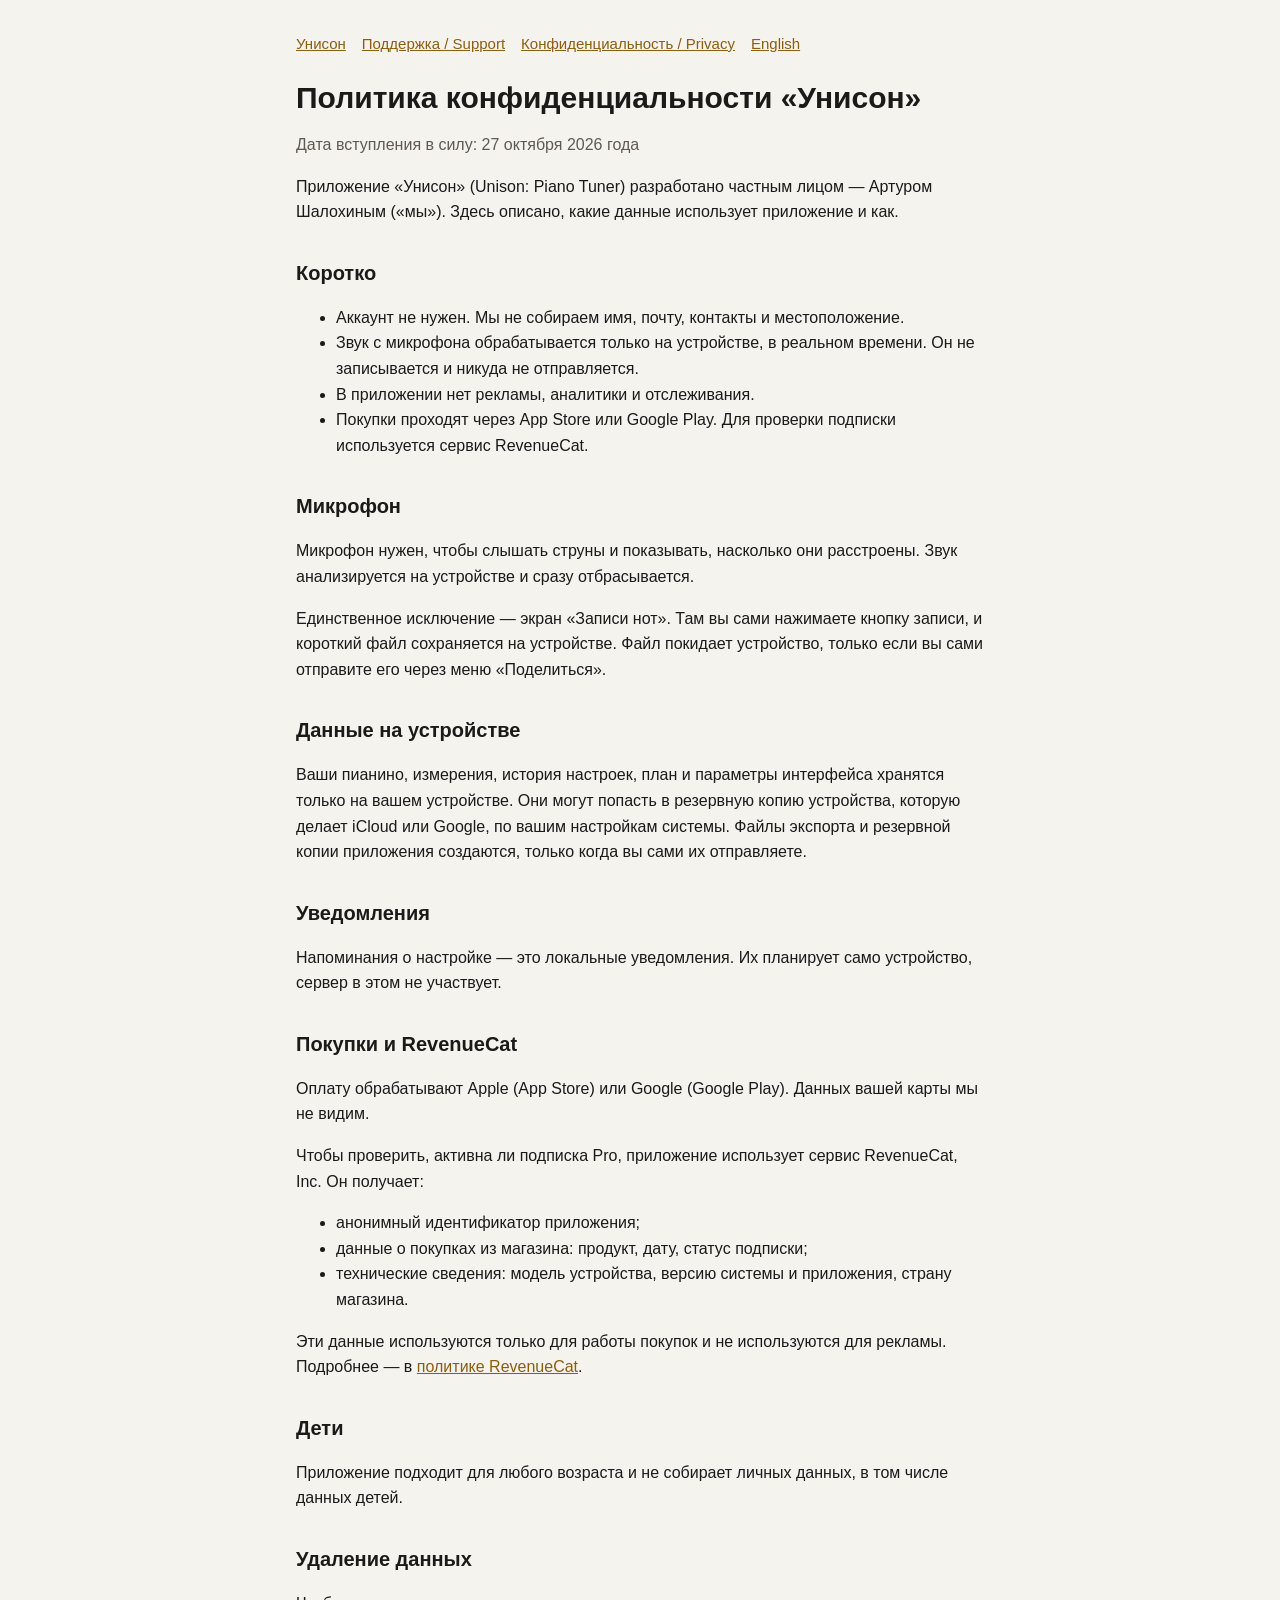
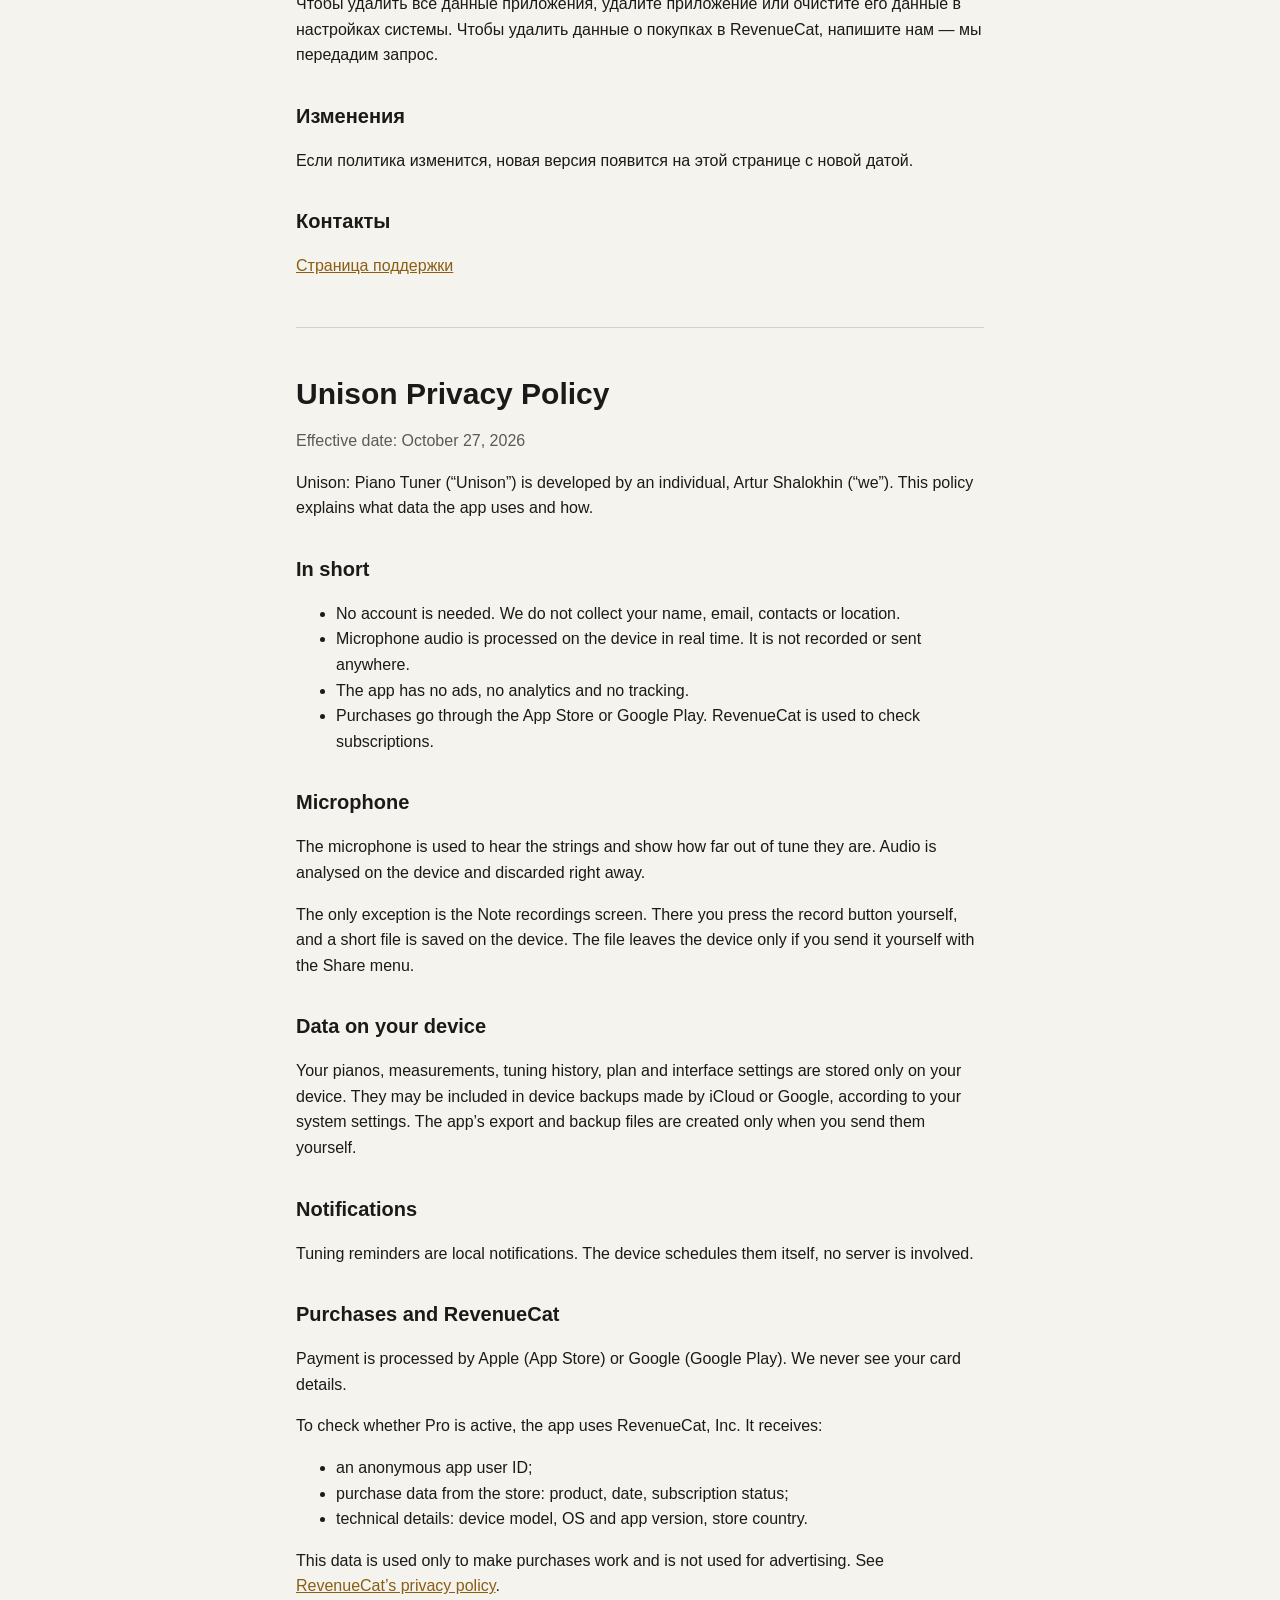
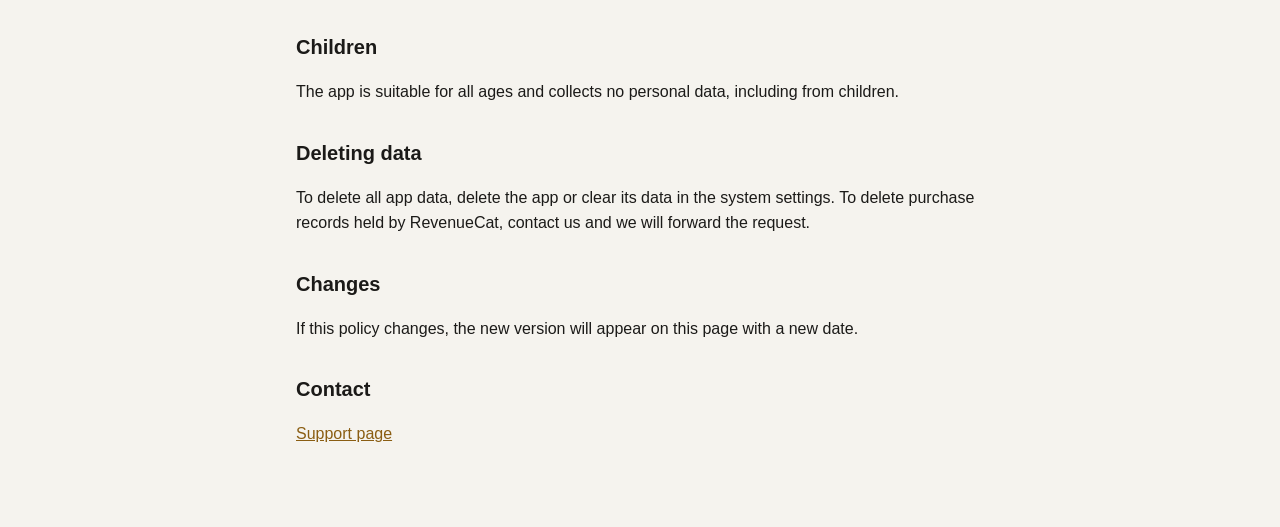
==== privacy.html @ a3b61332 "Unison app site: about, support and privacy pages Co-Authored-By: Claude Opus 5.5 <noreply@anthropic" ====
<!doctype html>
<html lang="ru">
<head>
  <meta charset="utf-8">
  <meta name="viewport" content="width=device-width, initial-scale=1">
  <title>Унисон — политика конфиденциальности</title>
  <link rel="stylesheet" href="style.css">
</head>
<body>
<main>
  <nav><a href="index.html">Унисон</a><a href="support.html">Поддержка / Support</a><a href="privacy.html">Конфиденциальность / Privacy</a><a href="#en">English</a></nav>

  <h1>Политика конфиденциальности «Унисон»</h1>
  <p class="muted">Дата вступления в силу: 27 октября 2026 года</p>
  <p>Приложение «Унисон» (Unison: Piano Tuner) разработано частным лицом — Артуром Шалохиным («мы»). Здесь описано, какие данные использует приложение и как.</p>

  <h2>Коротко</h2>
  <ul>
    <li>Аккаунт не нужен. Мы не собираем имя, почту, контакты и местоположение.</li>
    <li>Звук с микрофона обрабатывается только на устройстве, в реальном времени. Он не записывается и никуда не отправляется.</li>
    <li>В приложении нет рекламы, аналитики и отслеживания.</li>
    <li>Покупки проходят через App Store или Google Play. Для проверки подписки используется сервис RevenueCat.</li>
  </ul>

  <h2>Микрофон</h2>
  <p>Микрофон нужен, чтобы слышать струны и показывать, насколько они расстроены. Звук анализируется на устройстве и сразу отбрасывается.</p>
  <p>Единственное исключение — экран «Записи нот». Там вы сами нажимаете кнопку записи, и короткий файл сохраняется на устройстве. Файл покидает устройство, только если вы сами отправите его через меню «Поделиться».</p>

  <h2>Данные на устройстве</h2>
  <p>Ваши пианино, измерения, история настроек, план и параметры интерфейса хранятся только на вашем устройстве. Они могут попасть в резервную копию устройства, которую делает iCloud или Google, по вашим настройкам системы. Файлы экспорта и резервной копии приложения создаются, только когда вы сами их отправляете.</p>

  <h2>Уведомления</h2>
  <p>Напоминания о настройке — это локальные уведомления. Их планирует само устройство, сервер в этом не участвует.</p>

  <h2>Покупки и RevenueCat</h2>
  <p>Оплату обрабатывают Apple (App Store) или Google (Google Play). Данных вашей карты мы не видим.</p>
  <p>Чтобы проверить, активна ли подписка Pro, приложение использует сервис RevenueCat, Inc. Он получает:</p>
  <ul>
    <li>анонимный идентификатор приложения;</li>
    <li>данные о покупках из магазина: продукт, дату, статус подписки;</li>
    <li>технические сведения: модель устройства, версию системы и приложения, страну магазина.</li>
  </ul>
  <p>Эти данные используются только для работы покупок и не используются для рекламы. Подробнее — в <a href="https://www.revenuecat.com/privacy">политике RevenueCat</a>.</p>

  <h2>Дети</h2>
  <p>Приложение подходит для любого возраста и не собирает личных данных, в том числе данных детей.</p>

  <h2>Удаление данных</h2>
  <p>Чтобы удалить все данные приложения, удалите приложение или очистите его данные в настройках системы. Чтобы удалить данные о покупках в RevenueCat, напишите нам — мы передадим запрос.</p>

  <h2>Изменения</h2>
  <p>Если политика изменится, новая версия появится на этой странице с новой датой.</p>

  <h2>Контакты</h2>
  <p class="contact"><a href="support.html">Страница поддержки</a></p>

  <hr id="en">

  <h1>Unison Privacy Policy</h1>
  <p class="muted">Effective date: October 27, 2026</p>
  <p>Unison: Piano Tuner (“Unison”) is developed by an individual, Artur Shalokhin (“we”). This policy explains what data the app uses and how.</p>

  <h2>In short</h2>
  <ul>
    <li>No account is needed. We do not collect your name, email, contacts or location.</li>
    <li>Microphone audio is processed on the device in real time. It is not recorded or sent anywhere.</li>
    <li>The app has no ads, no analytics and no tracking.</li>
    <li>Purchases go through the App Store or Google Play. RevenueCat is used to check subscriptions.</li>
  </ul>

  <h2>Microphone</h2>
  <p>The microphone is used to hear the strings and show how far out of tune they are. Audio is analysed on the device and discarded right away.</p>
  <p>The only exception is the Note recordings screen. There you press the record button yourself, and a short file is saved on the device. The file leaves the device only if you send it yourself with the Share menu.</p>

  <h2>Data on your device</h2>
  <p>Your pianos, measurements, tuning history, plan and interface settings are stored only on your device. They may be included in device backups made by iCloud or Google, according to your system settings. The app’s export and backup files are created only when you send them yourself.</p>

  <h2>Notifications</h2>
  <p>Tuning reminders are local notifications. The device schedules them itself, no server is involved.</p>

  <h2>Purchases and RevenueCat</h2>
  <p>Payment is processed by Apple (App Store) or Google (Google Play). We never see your card details.</p>
  <p>To check whether Pro is active, the app uses RevenueCat, Inc. It receives:</p>
  <ul>
    <li>an anonymous app user ID;</li>
    <li>purchase data from the store: product, date, subscription status;</li>
    <li>technical details: device model, OS and app version, store country.</li>
  </ul>
  <p>This data is used only to make purchases work and is not used for advertising. See <a href="https://www.revenuecat.com/privacy">RevenueCat’s privacy policy</a>.</p>

  <h2>Children</h2>
  <p>The app is suitable for all ages and collects no personal data, including from children.</p>

  <h2>Deleting data</h2>
  <p>To delete all app data, delete the app or clear its data in the system settings. To delete purchase records held by RevenueCat, contact us and we will forward the request.</p>

  <h2>Changes</h2>
  <p>If this policy changes, the new version will appear on this page with a new date.</p>

  <h2>Contact</h2>
  <p class="contact"><a href="support.html">Support page</a></p>
</main>
</body>
</html>
---- style.css ----
:root {
  --bg: #f5f3ee;
  --surface: #ffffff;
  --text: #1b1a18;
  --muted: #5e5a53;
  --accent: #8a5d12;
  --border: #d6d1c7;
}
@media (prefers-color-scheme: dark) {
  :root {
    --bg: #0f1013;
    --surface: #1a1c21;
    --text: #f3f1ec;
    --muted: #8d919b;
    --accent: #e8c27a;
    --border: #2e323a;
  }
}
* { box-sizing: border-box; }
body {
  margin: 0;
  background: var(--bg);
  color: var(--text);
  font: 16px/1.6 -apple-system, BlinkMacSystemFont, "Segoe UI", Roboto, sans-serif;
}
main { max-width: 720px; margin: 0 auto; padding: 32px 16px 64px; }
h1 { font-size: 30px; line-height: 1.2; margin: 0 0 8px; }
h2 { font-size: 20px; margin: 32px 0 8px; }
p, li { color: var(--text); }
.muted { color: var(--muted); }
a { color: var(--accent); }
nav { display: flex; gap: 16px; flex-wrap: wrap; margin-bottom: 24px; font-size: 15px; }
.card { background: var(--surface); border: 1px solid var(--border); border-radius: 12px; padding: 16px 20px; margin: 16px 0; }
hr { border: 0; border-top: 1px solid var(--border); margin: 48px 0; }
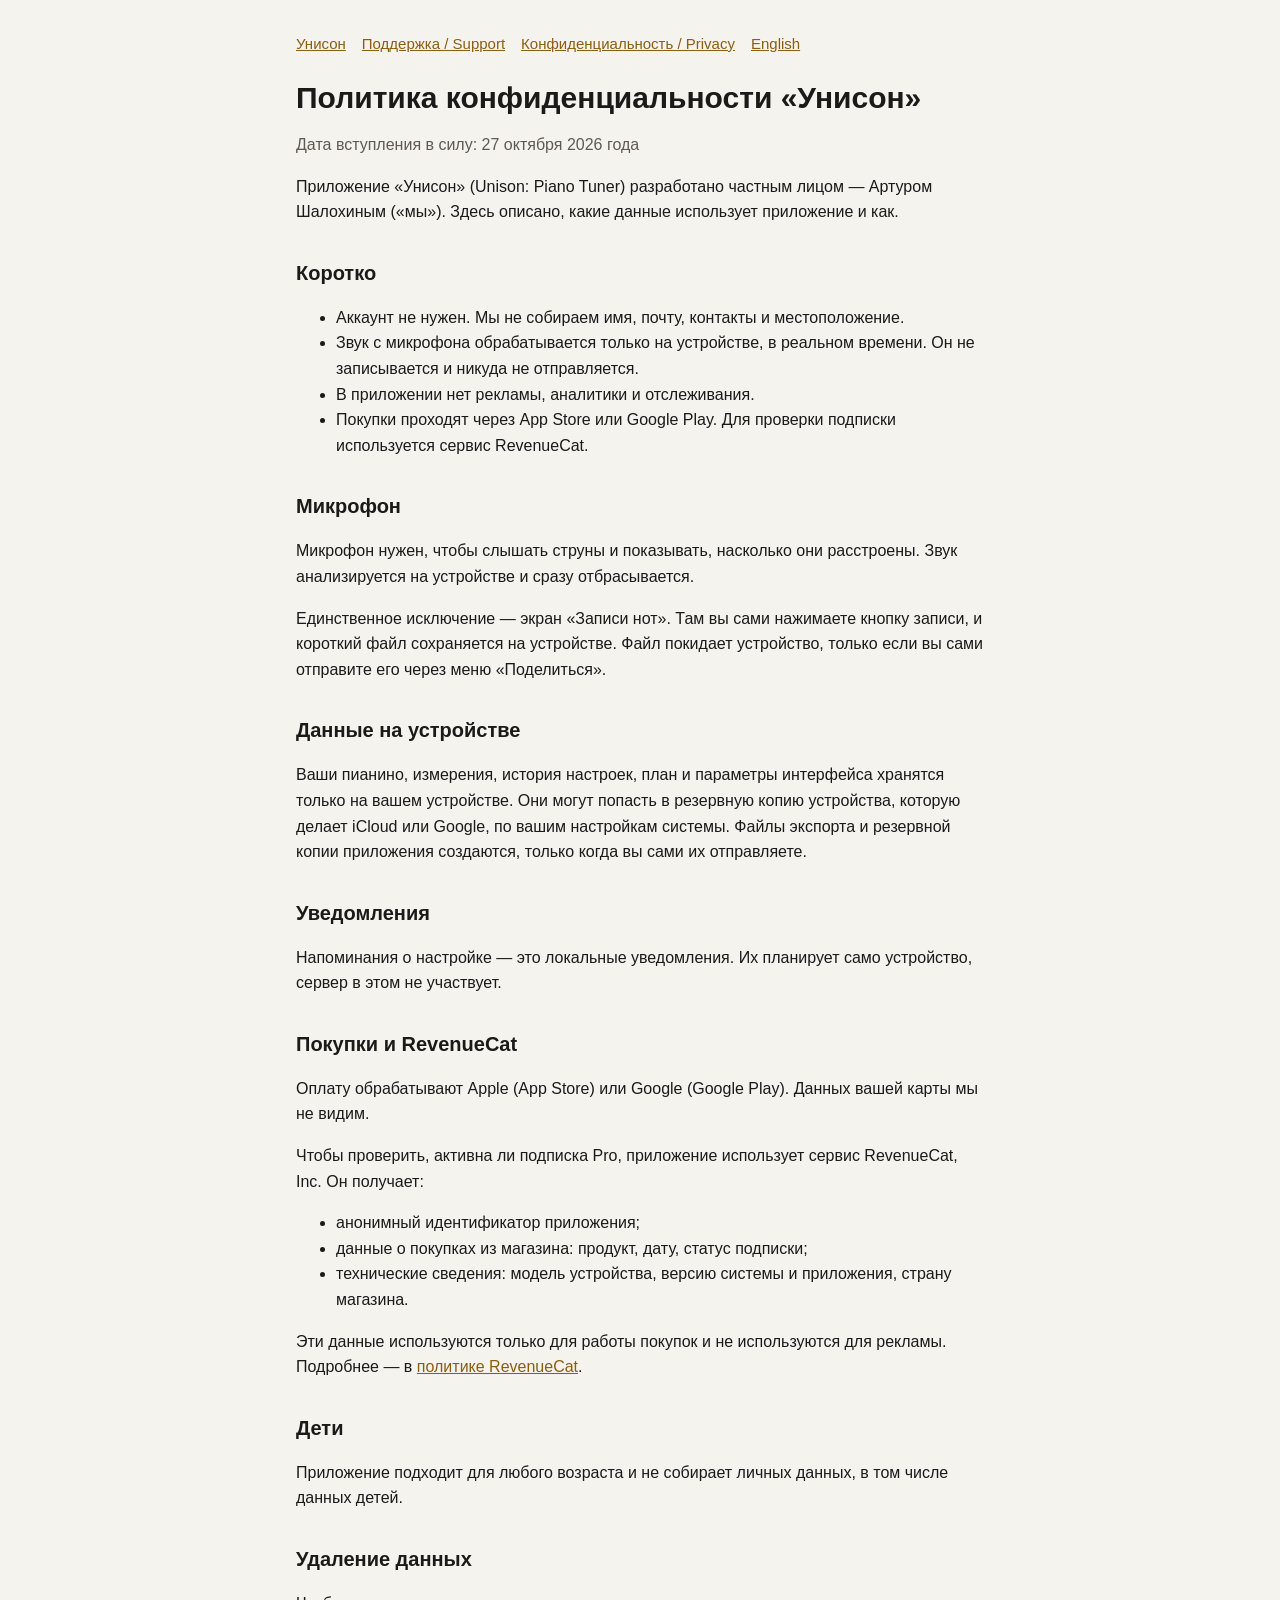
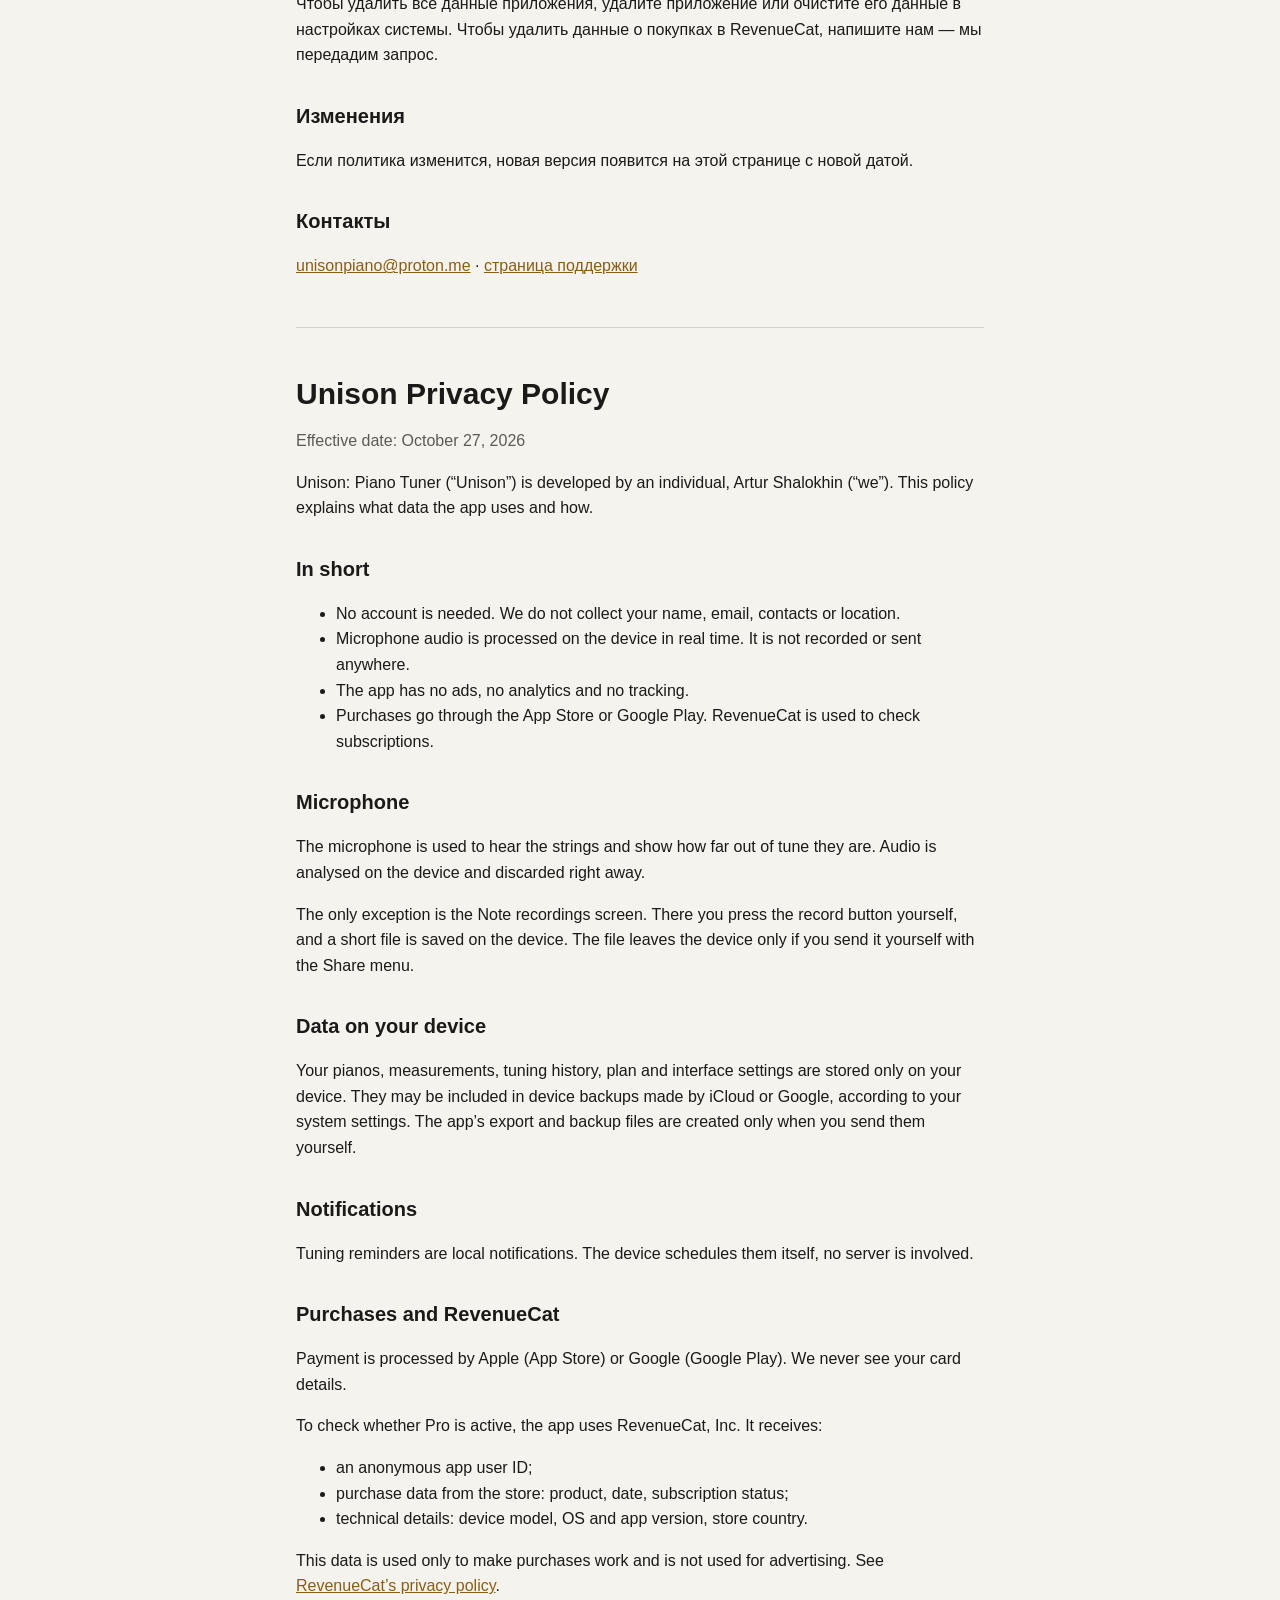
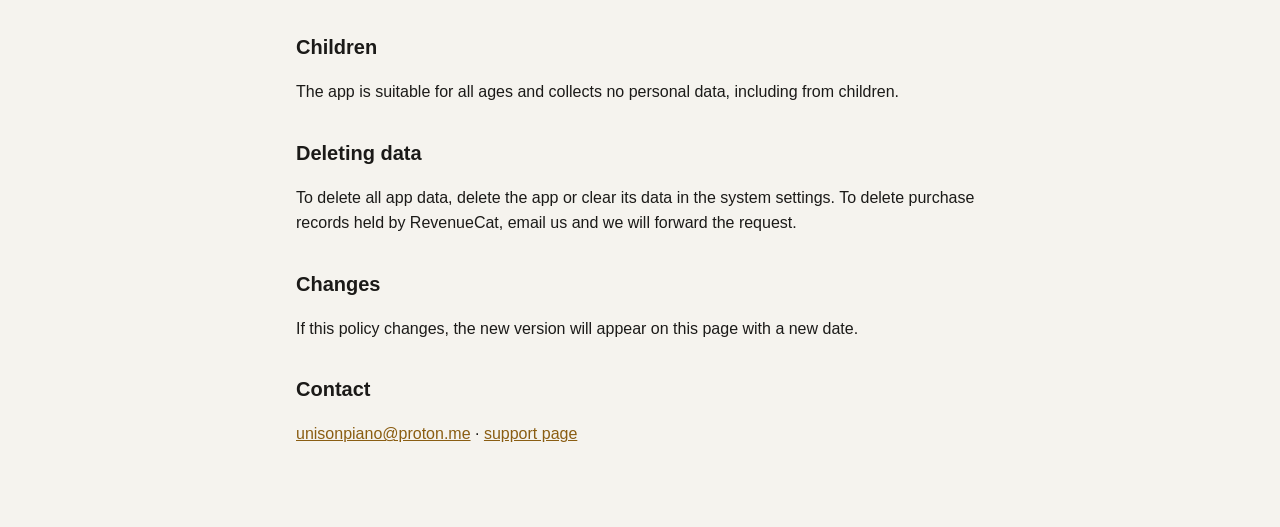
==== commit 6607edd2: "Support email on every page Co-Authored-By: Claude Opus 5.5 <noreply@anthropic.com>" ====
--- a/privacy.html
+++ b/privacy.html
@@ -52,7 +52,7 @@
   <p>Если политика изменится, новая версия появится на этой странице с новой датой.</p>
 
   <h2>Контакты</h2>
-  <p class="contact"><a href="support.html">Страница поддержки</a></p>
+  <p class="contact"><a href="mailto:unisonpiano@proton.me">unisonpiano@proton.me</a> · <a href="support.html">страница поддержки</a></p>
 
   <hr id="en">
 
@@ -92,13 +92,13 @@
   <p>The app is suitable for all ages and collects no personal data, including from children.</p>
 
   <h2>Deleting data</h2>
-  <p>To delete all app data, delete the app or clear its data in the system settings. To delete purchase records held by RevenueCat, contact us and we will forward the request.</p>
+  <p>To delete all app data, delete the app or clear its data in the system settings. To delete purchase records held by RevenueCat, email us and we will forward the request.</p>
 
   <h2>Changes</h2>
   <p>If this policy changes, the new version will appear on this page with a new date.</p>
 
   <h2>Contact</h2>
-  <p class="contact"><a href="support.html">Support page</a></p>
+  <p class="contact"><a href="mailto:unisonpiano@proton.me">unisonpiano@proton.me</a> · <a href="support.html">support page</a></p>
 </main>
 </body>
 </html>
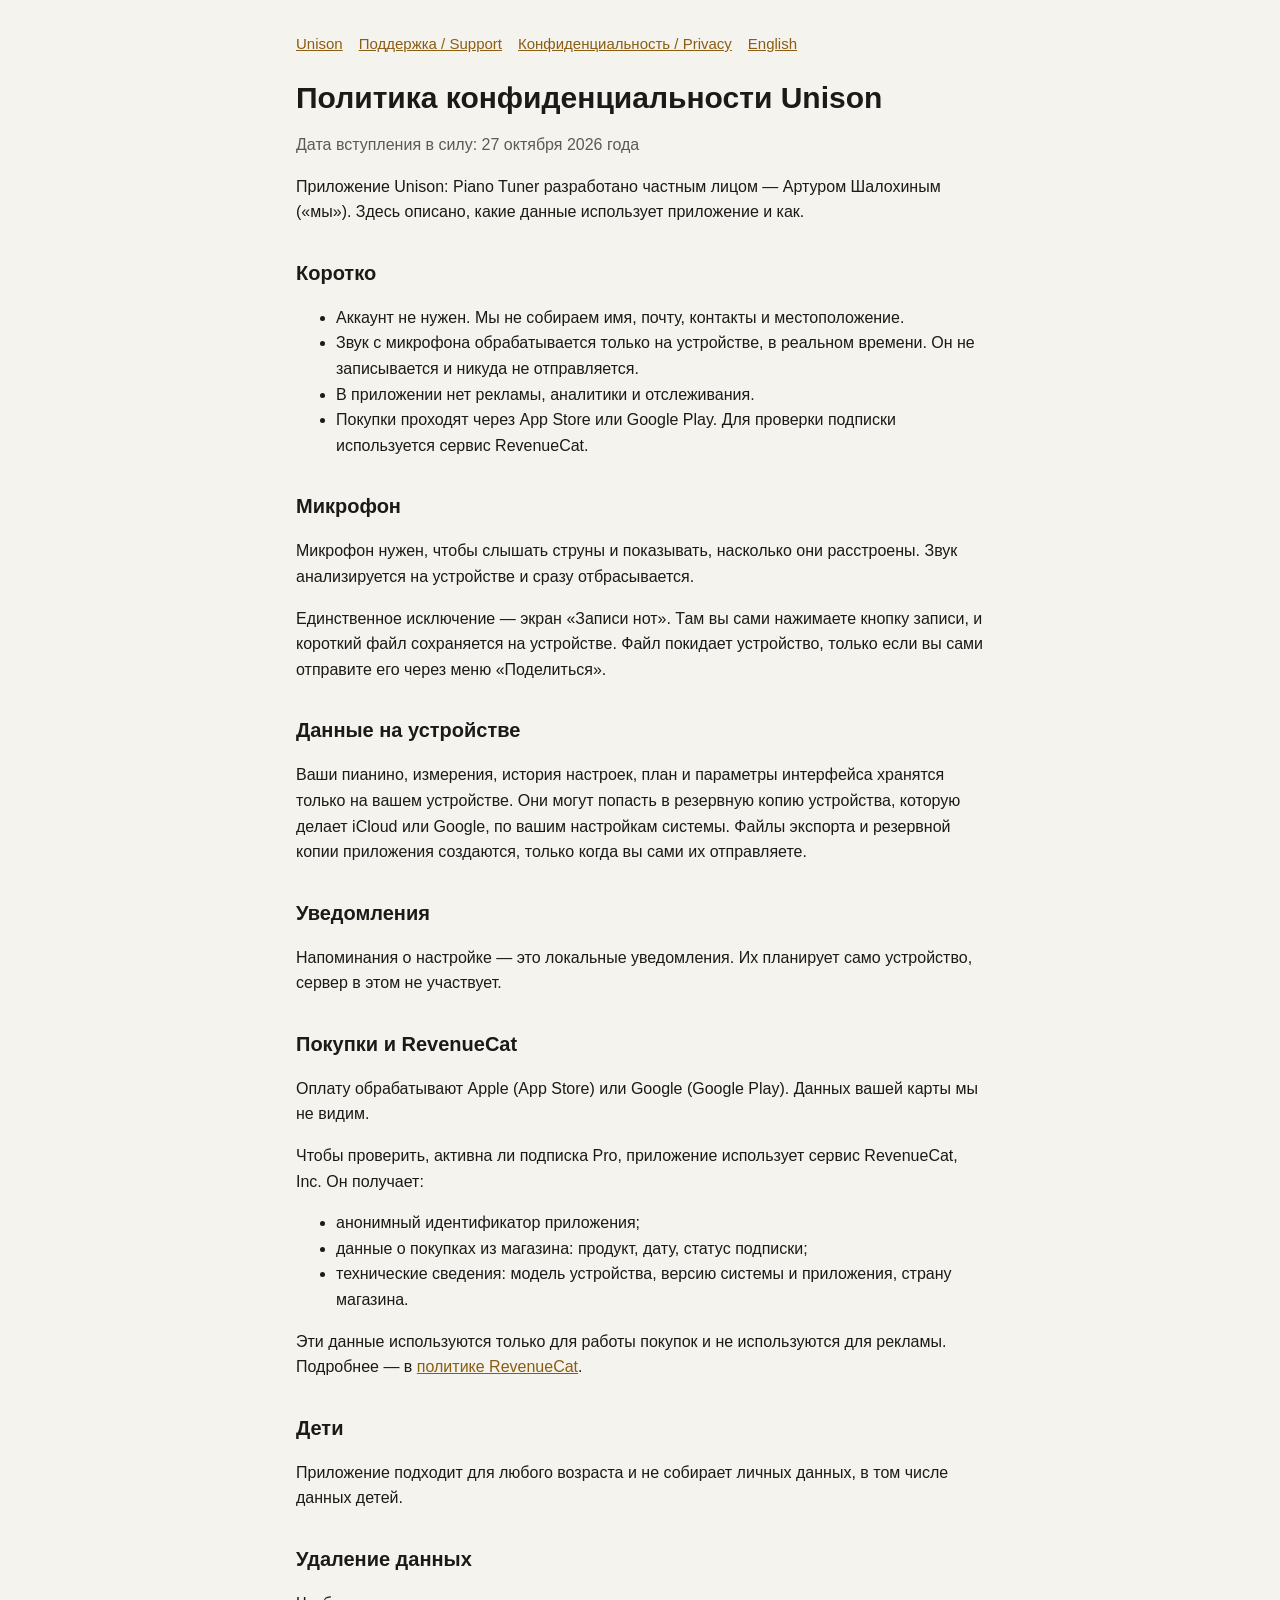
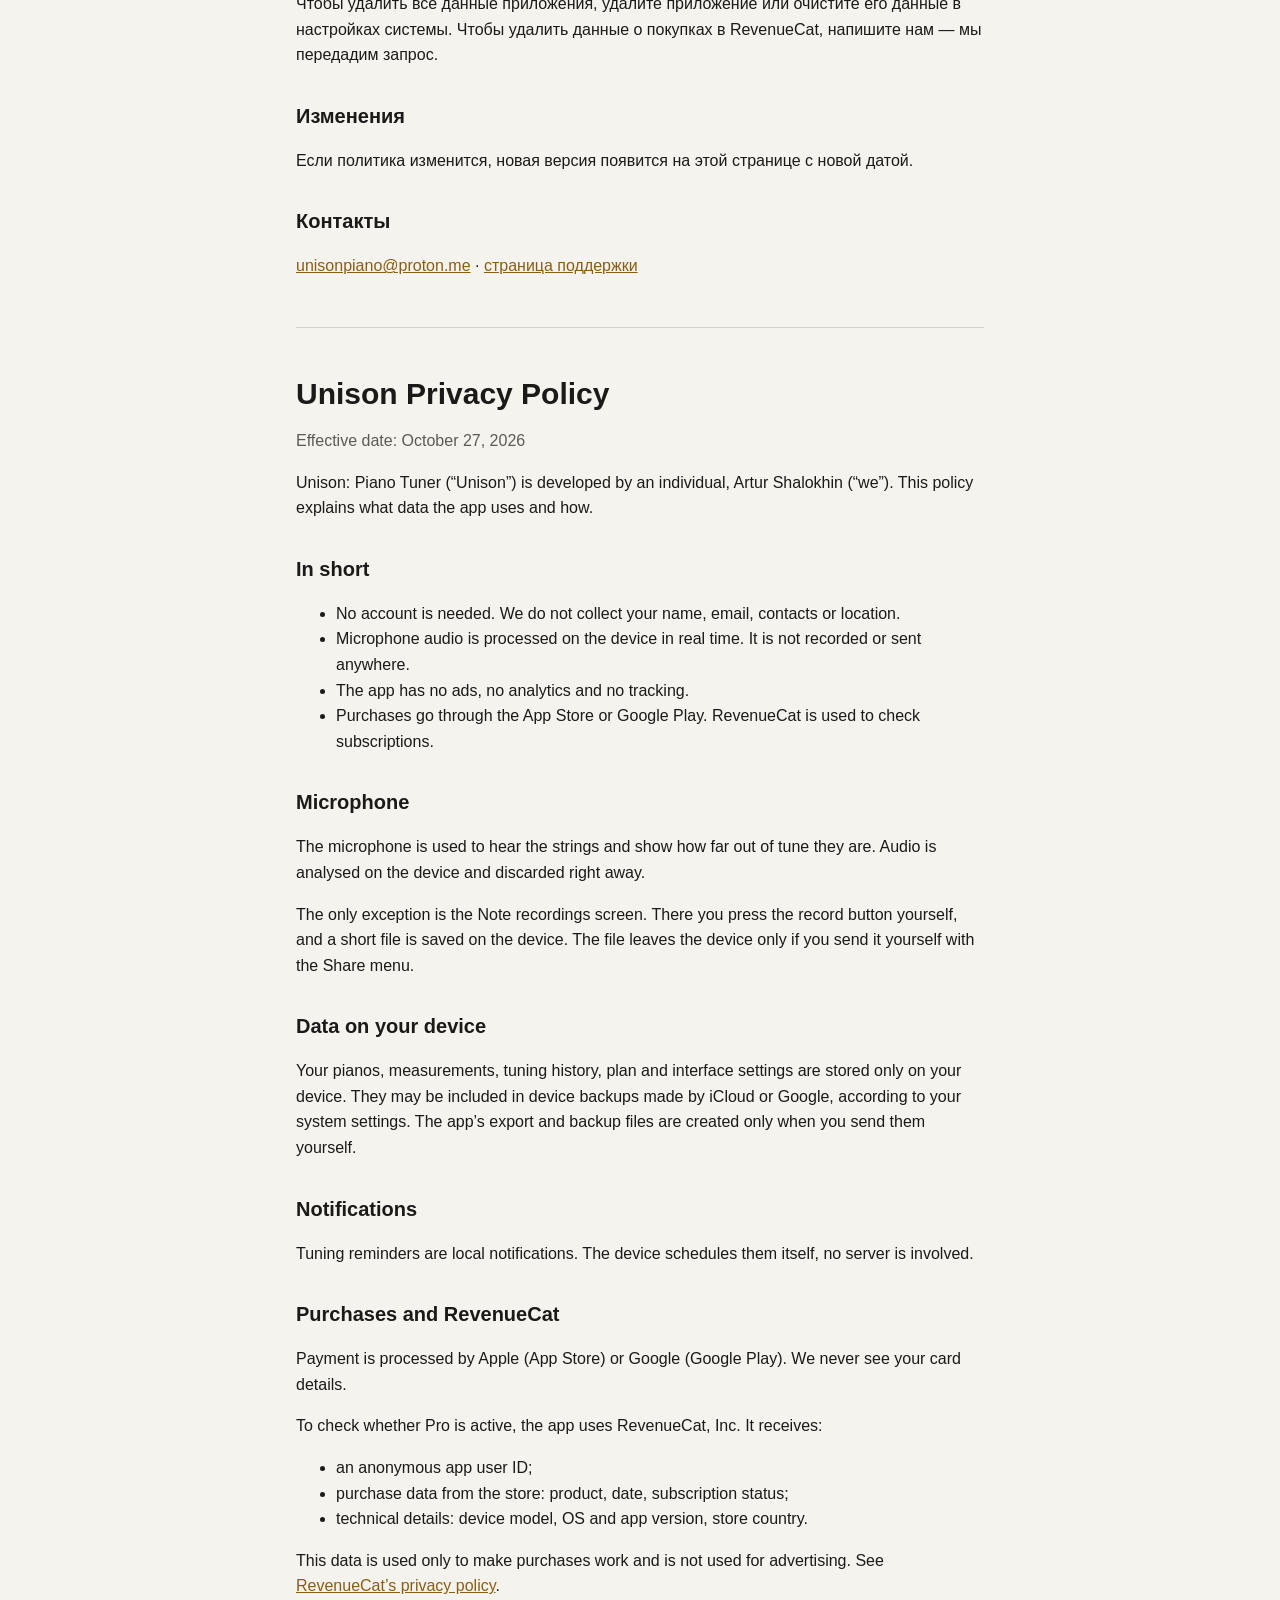
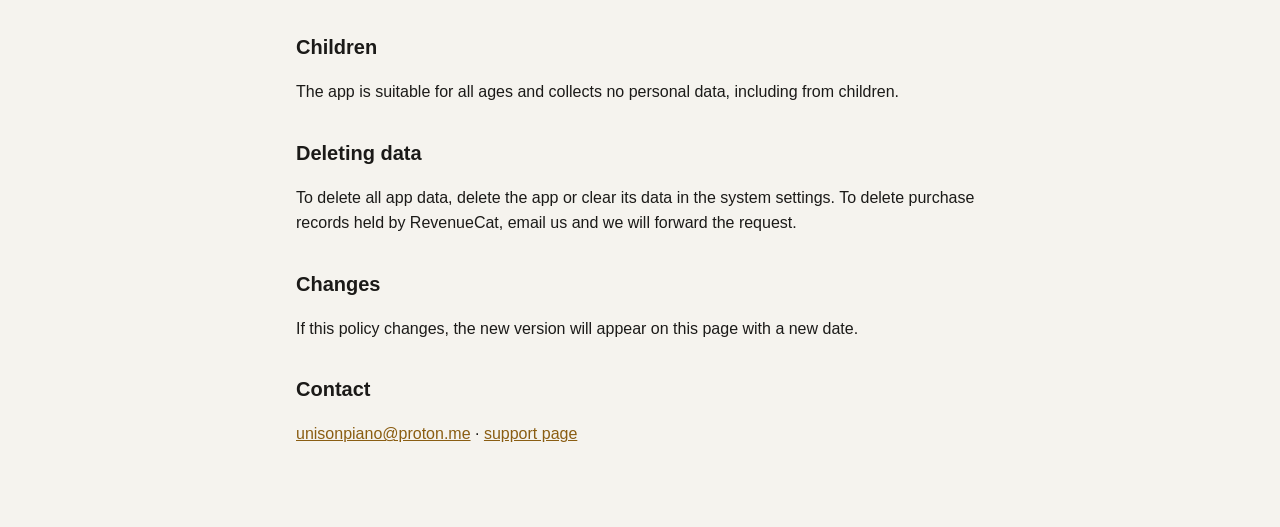
==== commit 8bb30cb0: "Spell the app name Unison in Latin letters on every page Co-Authored-By: Claude Opus 5.5 <noreply@an" ====
--- a/privacy.html
+++ b/privacy.html
@@ -3,16 +3,16 @@
 <head>
   <meta charset="utf-8">
   <meta name="viewport" content="width=device-width, initial-scale=1">
-  <title>Унисон — политика конфиденциальности</title>
+  <title>Unison — политика конфиденциальности</title>
   <link rel="stylesheet" href="style.css">
 </head>
 <body>
 <main>
-  <nav><a href="index.html">Унисон</a><a href="support.html">Поддержка / Support</a><a href="privacy.html">Конфиденциальность / Privacy</a><a href="#en">English</a></nav>
+  <nav><a href="index.html">Unison</a><a href="support.html">Поддержка / Support</a><a href="privacy.html">Конфиденциальность / Privacy</a><a href="#en">English</a></nav>
 
-  <h1>Политика конфиденциальности «Унисон»</h1>
+  <h1>Политика конфиденциальности Unison</h1>
   <p class="muted">Дата вступления в силу: 27 октября 2026 года</p>
-  <p>Приложение «Унисон» (Unison: Piano Tuner) разработано частным лицом — Артуром Шалохиным («мы»). Здесь описано, какие данные использует приложение и как.</p>
+  <p>Приложение Unison: Piano Tuner разработано частным лицом — Артуром Шалохиным («мы»). Здесь описано, какие данные использует приложение и как.</p>
 
   <h2>Коротко</h2>
   <ul>
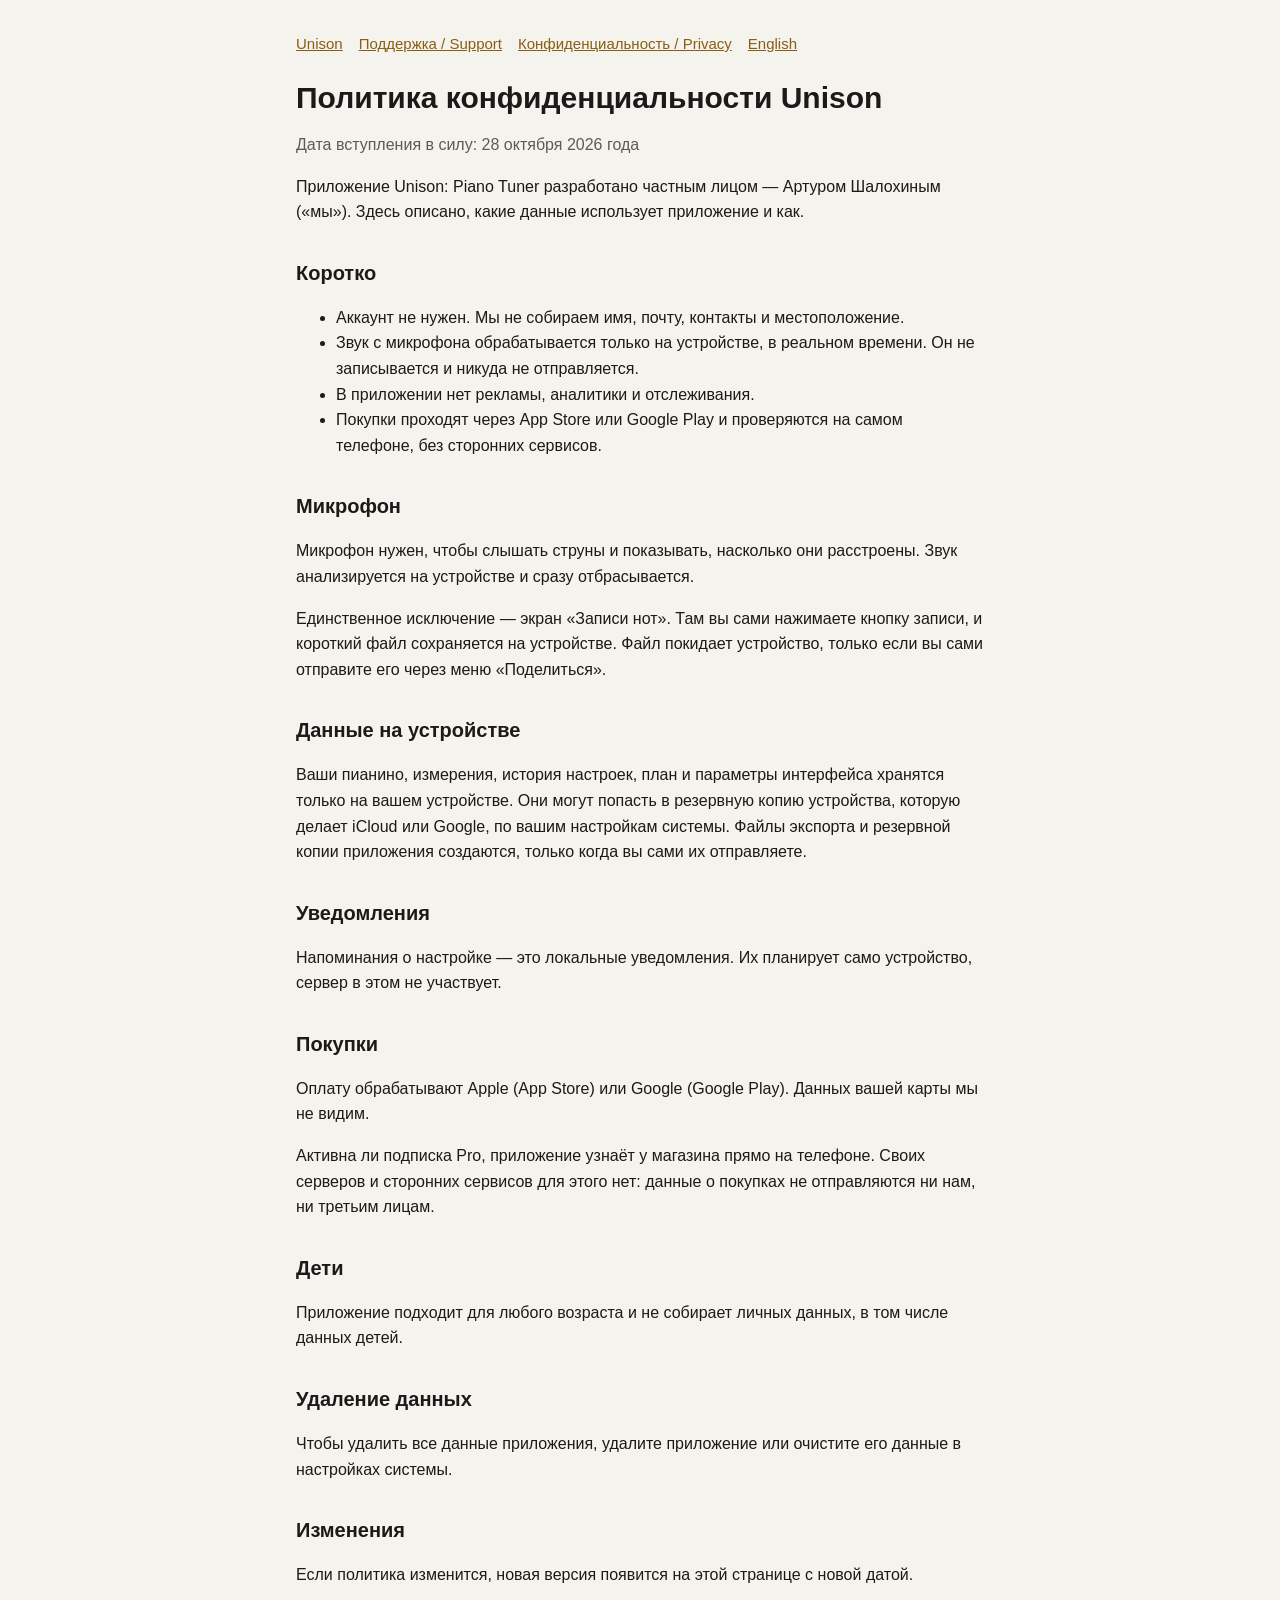
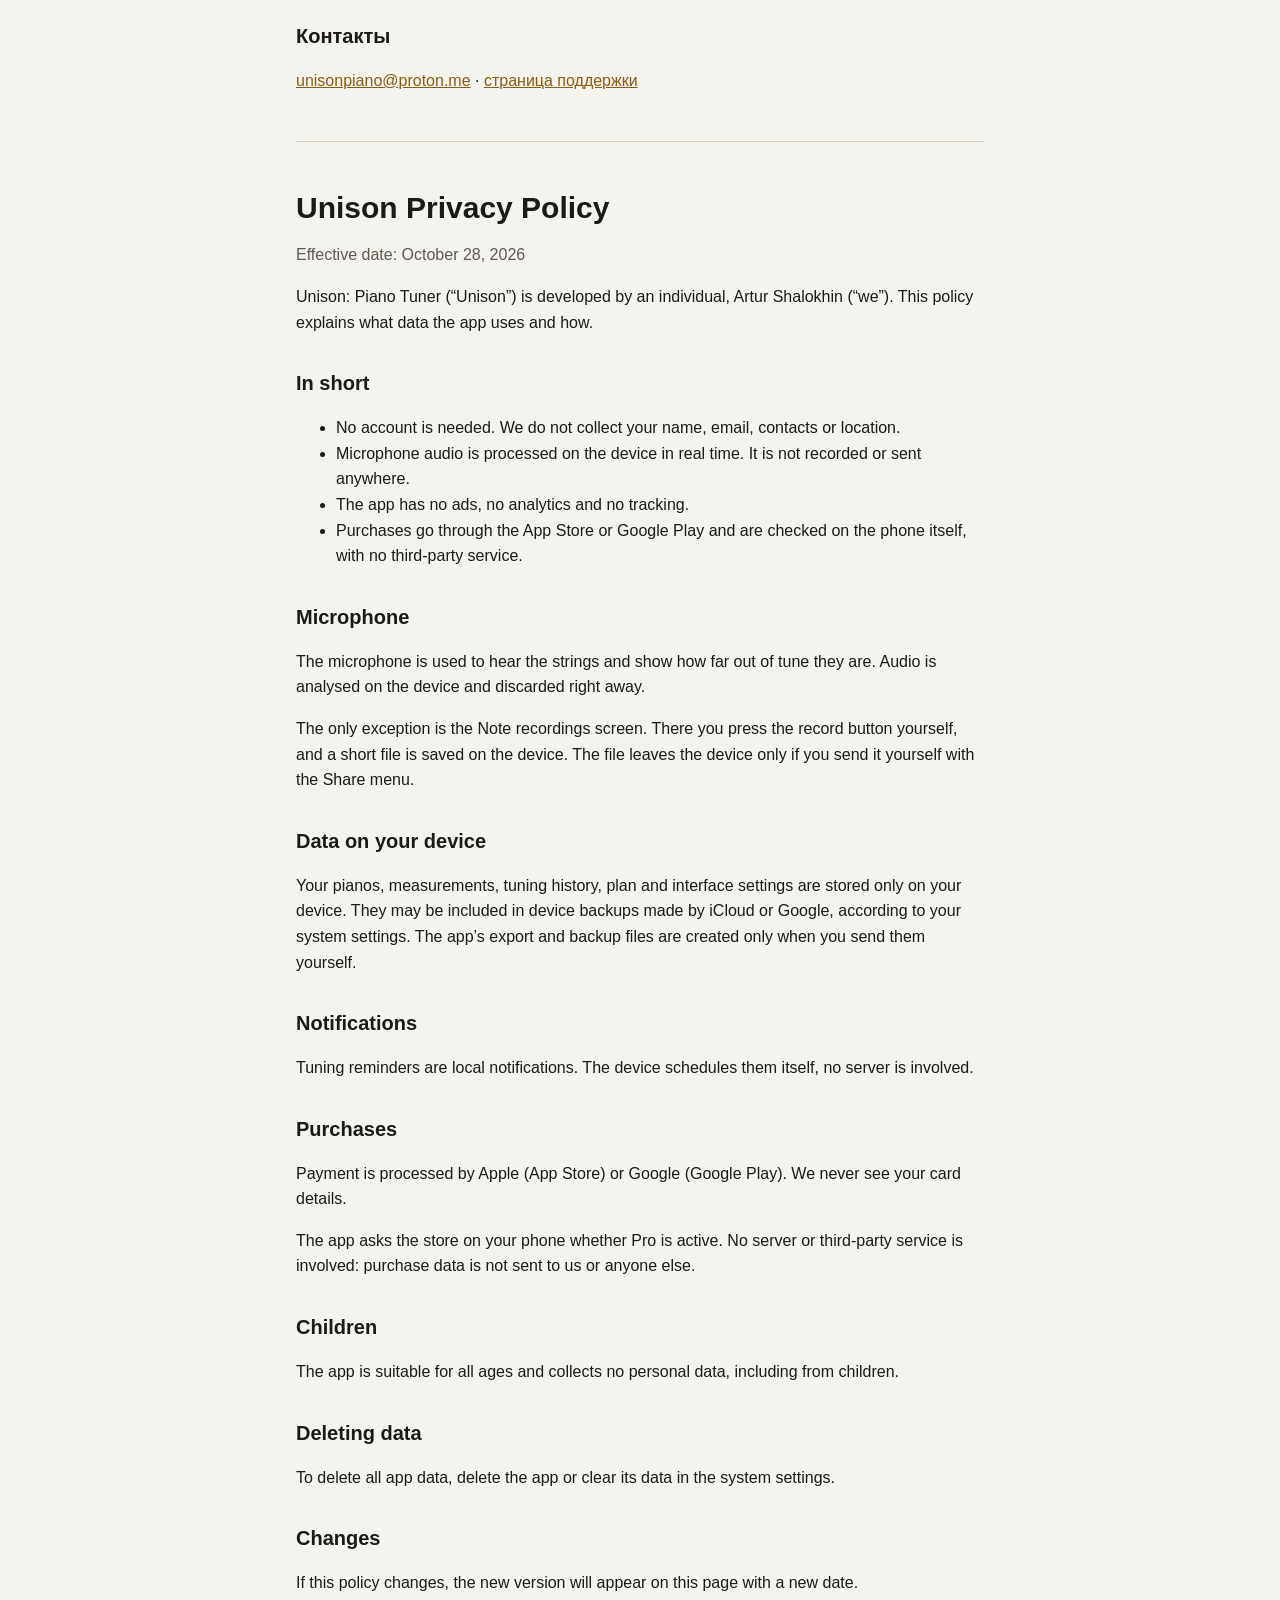
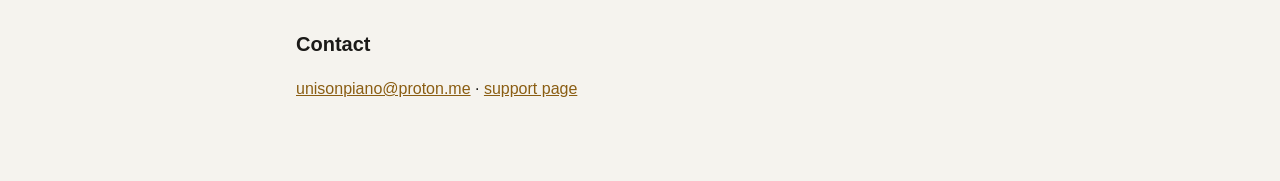
==== commit ac22991e: "Privacy policy: purchases are checked on the phone, no third party Unison now sells Pro through the " ====
--- a/privacy.html
+++ b/privacy.html
@@ -11,7 +11,7 @@
   <nav><a href="index.html">Unison</a><a href="support.html">Поддержка / Support</a><a href="privacy.html">Конфиденциальность / Privacy</a><a href="#en">English</a></nav>
 
   <h1>Политика конфиденциальности Unison</h1>
-  <p class="muted">Дата вступления в силу: 27 октября 2026 года</p>
+  <p class="muted">Дата вступления в силу: 28 октября 2026 года</p>
   <p>Приложение Unison: Piano Tuner разработано частным лицом — Артуром Шалохиным («мы»). Здесь описано, какие данные использует приложение и как.</p>
 
   <h2>Коротко</h2>
@@ -19,7 +19,7 @@
     <li>Аккаунт не нужен. Мы не собираем имя, почту, контакты и местоположение.</li>
     <li>Звук с микрофона обрабатывается только на устройстве, в реальном времени. Он не записывается и никуда не отправляется.</li>
     <li>В приложении нет рекламы, аналитики и отслеживания.</li>
-    <li>Покупки проходят через App Store или Google Play. Для проверки подписки используется сервис RevenueCat.</li>
+    <li>Покупки проходят через App Store или Google Play и проверяются на самом телефоне, без сторонних сервисов.</li>
   </ul>
 
   <h2>Микрофон</h2>
@@ -32,21 +32,15 @@
   <h2>Уведомления</h2>
   <p>Напоминания о настройке — это локальные уведомления. Их планирует само устройство, сервер в этом не участвует.</p>
 
-  <h2>Покупки и RevenueCat</h2>
+  <h2>Покупки</h2>
   <p>Оплату обрабатывают Apple (App Store) или Google (Google Play). Данных вашей карты мы не видим.</p>
-  <p>Чтобы проверить, активна ли подписка Pro, приложение использует сервис RevenueCat, Inc. Он получает:</p>
-  <ul>
-    <li>анонимный идентификатор приложения;</li>
-    <li>данные о покупках из магазина: продукт, дату, статус подписки;</li>
-    <li>технические сведения: модель устройства, версию системы и приложения, страну магазина.</li>
-  </ul>
-  <p>Эти данные используются только для работы покупок и не используются для рекламы. Подробнее — в <a href="https://www.revenuecat.com/privacy">политике RevenueCat</a>.</p>
+  <p>Активна ли подписка Pro, приложение узнаёт у магазина прямо на телефоне. Своих серверов и сторонних сервисов для этого нет: данные о покупках не отправляются ни нам, ни третьим лицам.</p>
 
   <h2>Дети</h2>
   <p>Приложение подходит для любого возраста и не собирает личных данных, в том числе данных детей.</p>
 
   <h2>Удаление данных</h2>
-  <p>Чтобы удалить все данные приложения, удалите приложение или очистите его данные в настройках системы. Чтобы удалить данные о покупках в RevenueCat, напишите нам — мы передадим запрос.</p>
+  <p>Чтобы удалить все данные приложения, удалите приложение или очистите его данные в настройках системы.</p>
 
   <h2>Изменения</h2>
   <p>Если политика изменится, новая версия появится на этой странице с новой датой.</p>
@@ -57,7 +51,7 @@
   <hr id="en">
 
   <h1>Unison Privacy Policy</h1>
-  <p class="muted">Effective date: October 27, 2026</p>
+  <p class="muted">Effective date: October 28, 2026</p>
   <p>Unison: Piano Tuner (“Unison”) is developed by an individual, Artur Shalokhin (“we”). This policy explains what data the app uses and how.</p>
 
   <h2>In short</h2>
@@ -65,7 +59,7 @@
     <li>No account is needed. We do not collect your name, email, contacts or location.</li>
     <li>Microphone audio is processed on the device in real time. It is not recorded or sent anywhere.</li>
     <li>The app has no ads, no analytics and no tracking.</li>
-    <li>Purchases go through the App Store or Google Play. RevenueCat is used to check subscriptions.</li>
+    <li>Purchases go through the App Store or Google Play and are checked on the phone itself, with no third-party service.</li>
   </ul>
 
   <h2>Microphone</h2>
@@ -78,21 +72,15 @@
   <h2>Notifications</h2>
   <p>Tuning reminders are local notifications. The device schedules them itself, no server is involved.</p>
 
-  <h2>Purchases and RevenueCat</h2>
+  <h2>Purchases</h2>
   <p>Payment is processed by Apple (App Store) or Google (Google Play). We never see your card details.</p>
-  <p>To check whether Pro is active, the app uses RevenueCat, Inc. It receives:</p>
-  <ul>
-    <li>an anonymous app user ID;</li>
-    <li>purchase data from the store: product, date, subscription status;</li>
-    <li>technical details: device model, OS and app version, store country.</li>
-  </ul>
-  <p>This data is used only to make purchases work and is not used for advertising. See <a href="https://www.revenuecat.com/privacy">RevenueCat’s privacy policy</a>.</p>
+  <p>The app asks the store on your phone whether Pro is active. No server or third-party service is involved: purchase data is not sent to us or anyone else.</p>
 
   <h2>Children</h2>
   <p>The app is suitable for all ages and collects no personal data, including from children.</p>
 
   <h2>Deleting data</h2>
-  <p>To delete all app data, delete the app or clear its data in the system settings. To delete purchase records held by RevenueCat, email us and we will forward the request.</p>
+  <p>To delete all app data, delete the app or clear its data in the system settings.</p>
 
   <h2>Changes</h2>
   <p>If this policy changes, the new version will appear on this page with a new date.</p>
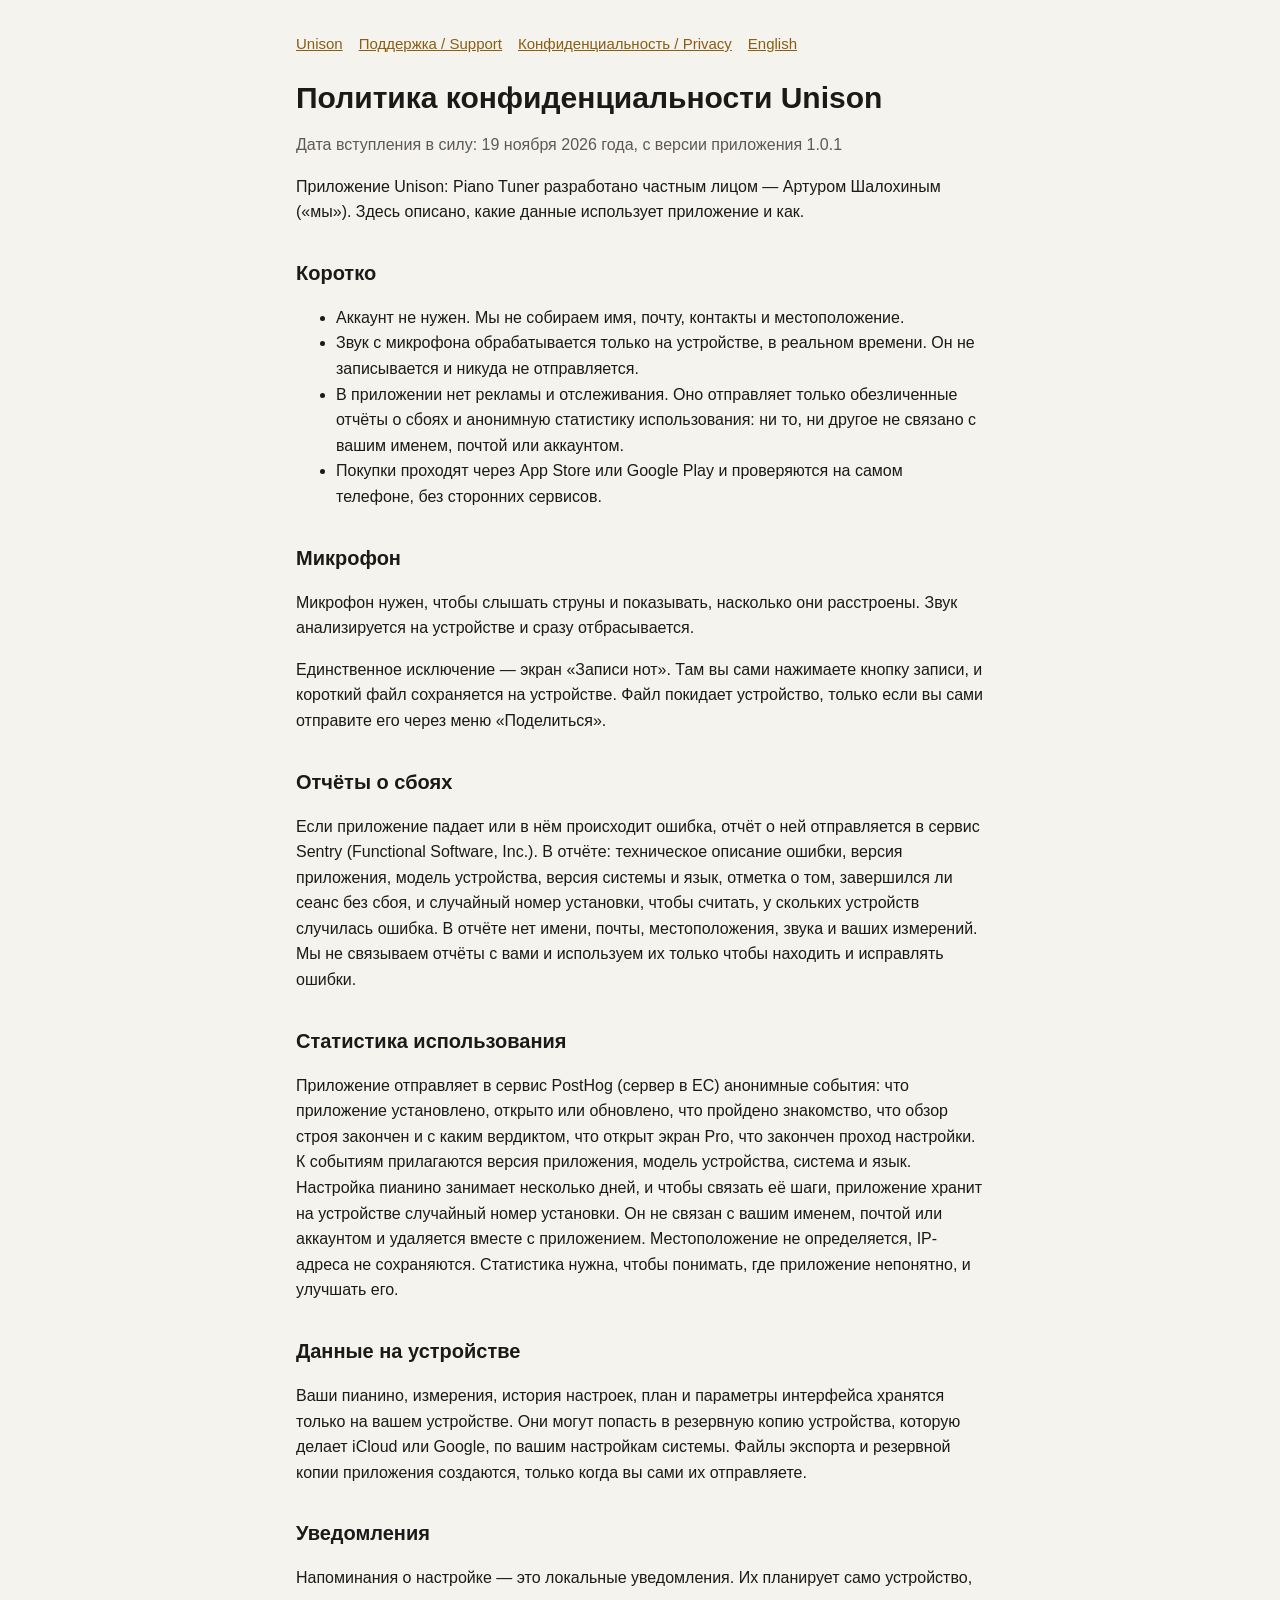
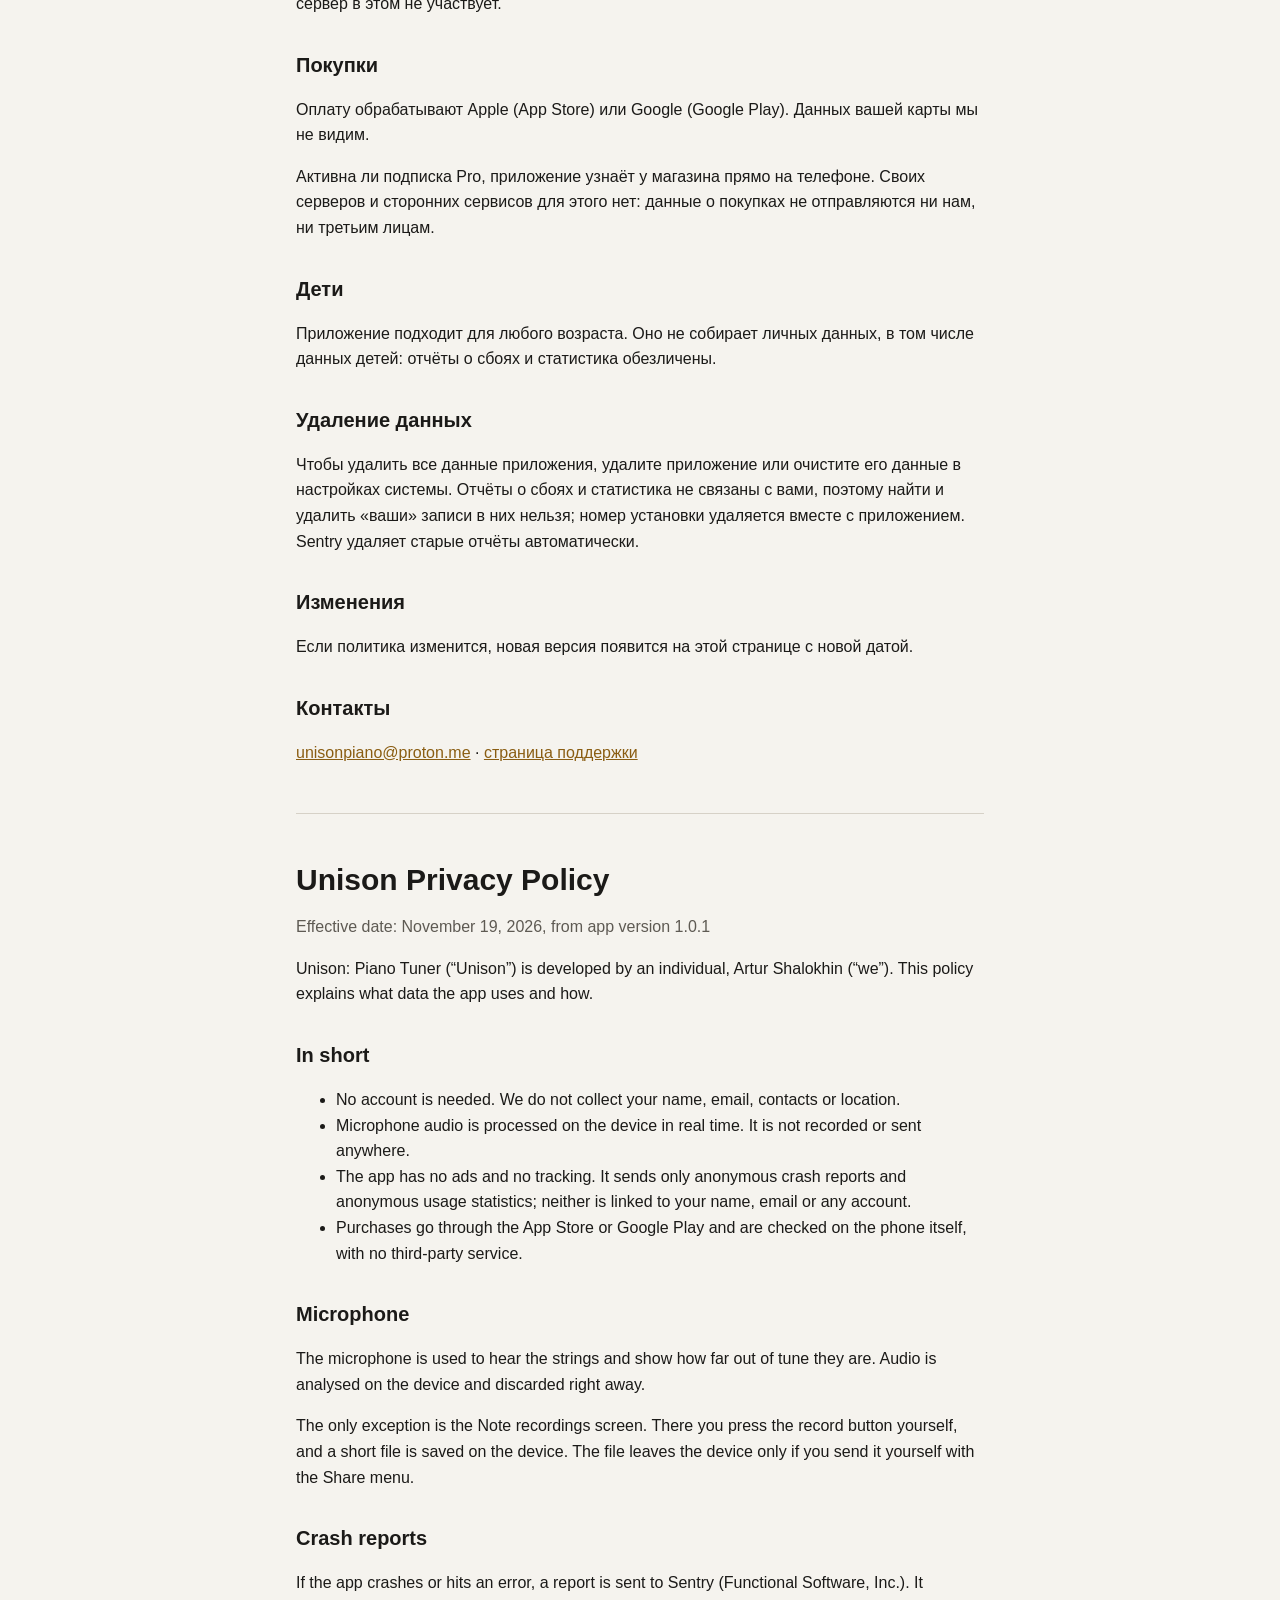
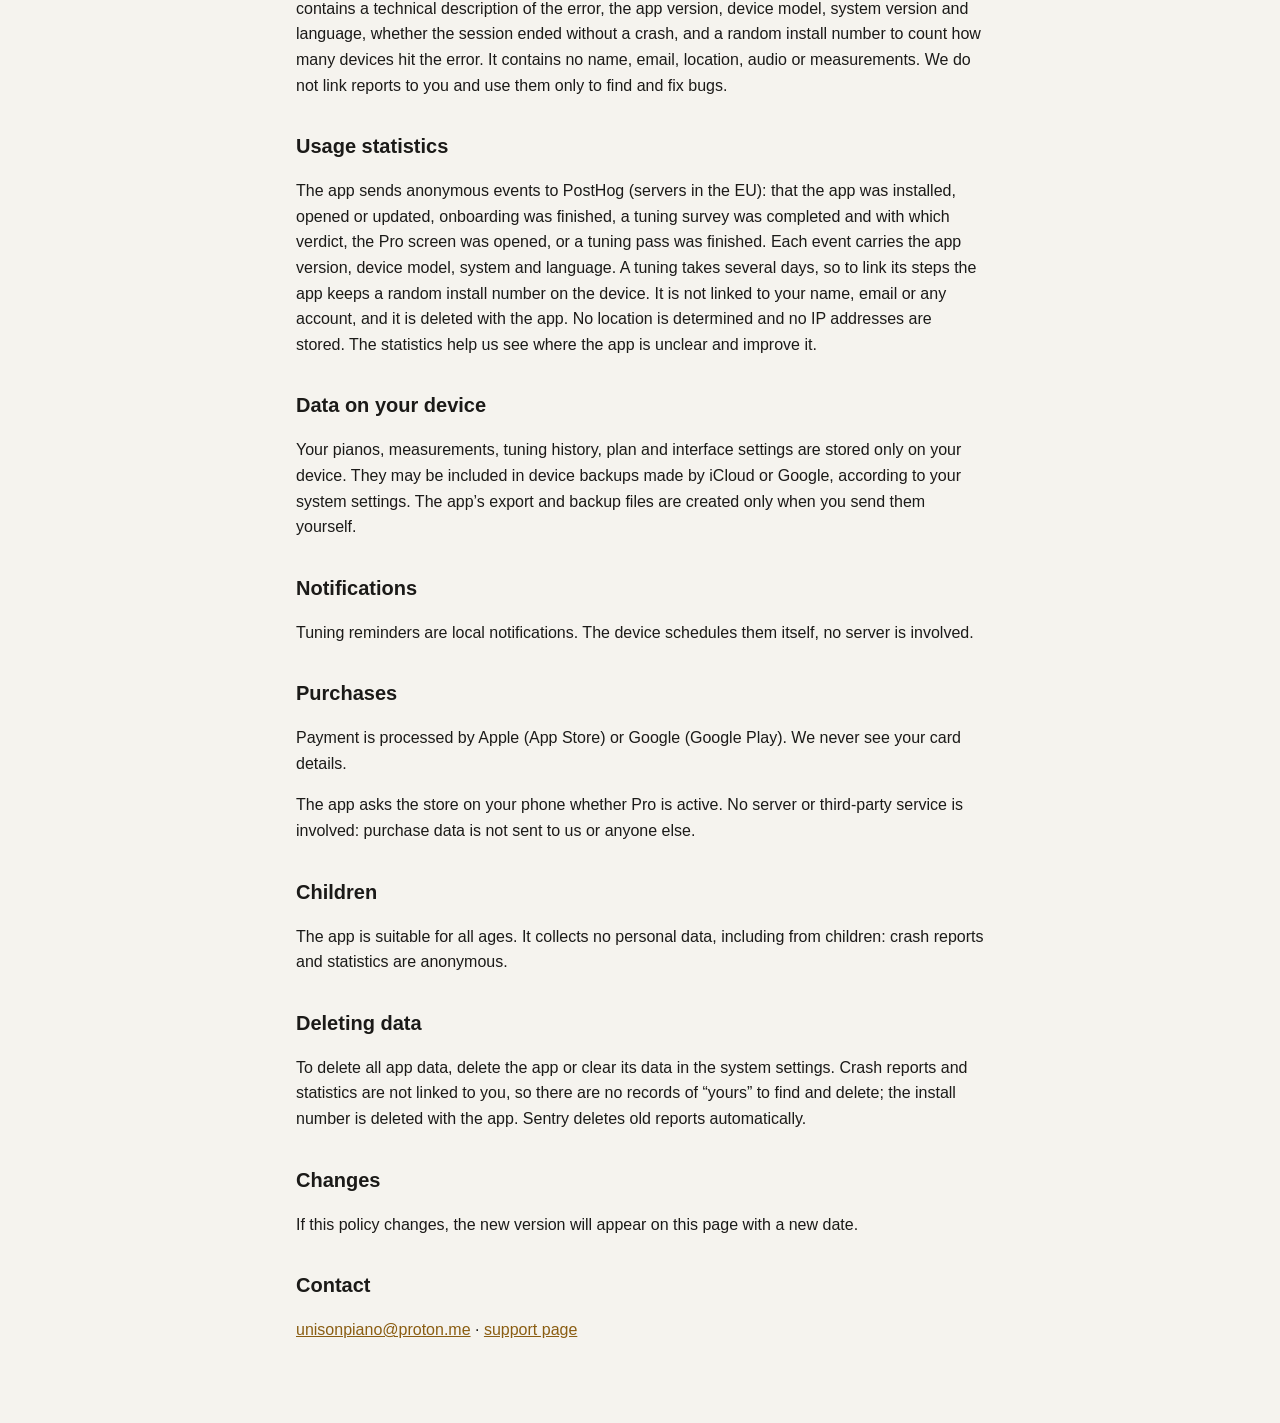
==== commit 61d76e00: "Privacy policy for 1.0.1: anonymous crash reports (Sentry) and usage statistics (PostHog, EU) Co-Aut" ====
--- a/privacy.html
+++ b/privacy.html
@@ -11,20 +11,26 @@
   <nav><a href="index.html">Unison</a><a href="support.html">Поддержка / Support</a><a href="privacy.html">Конфиденциальность / Privacy</a><a href="#en">English</a></nav>
 
   <h1>Политика конфиденциальности Unison</h1>
-  <p class="muted">Дата вступления в силу: 28 октября 2026 года</p>
+  <p class="muted">Дата вступления в силу: 19 ноября 2026 года, с версии приложения 1.0.1</p>
   <p>Приложение Unison: Piano Tuner разработано частным лицом — Артуром Шалохиным («мы»). Здесь описано, какие данные использует приложение и как.</p>
 
   <h2>Коротко</h2>
   <ul>
     <li>Аккаунт не нужен. Мы не собираем имя, почту, контакты и местоположение.</li>
     <li>Звук с микрофона обрабатывается только на устройстве, в реальном времени. Он не записывается и никуда не отправляется.</li>
-    <li>В приложении нет рекламы, аналитики и отслеживания.</li>
+    <li>В приложении нет рекламы и отслеживания. Оно отправляет только обезличенные отчёты о сбоях и анонимную статистику использования: ни то, ни другое не связано с вашим именем, почтой или аккаунтом.</li>
     <li>Покупки проходят через App Store или Google Play и проверяются на самом телефоне, без сторонних сервисов.</li>
   </ul>
 
   <h2>Микрофон</h2>
   <p>Микрофон нужен, чтобы слышать струны и показывать, насколько они расстроены. Звук анализируется на устройстве и сразу отбрасывается.</p>
   <p>Единственное исключение — экран «Записи нот». Там вы сами нажимаете кнопку записи, и короткий файл сохраняется на устройстве. Файл покидает устройство, только если вы сами отправите его через меню «Поделиться».</p>
+
+  <h2>Отчёты о сбоях</h2>
+  <p>Если приложение падает или в нём происходит ошибка, отчёт о ней отправляется в сервис Sentry (Functional Software, Inc.). В отчёте: техническое описание ошибки, версия приложения, модель устройства, версия системы и язык, отметка о том, завершился ли сеанс без сбоя, и случайный номер установки, чтобы считать, у скольких устройств случилась ошибка. В отчёте нет имени, почты, местоположения, звука и ваших измерений. Мы не связываем отчёты с вами и используем их только чтобы находить и исправлять ошибки.</p>
+
+  <h2>Статистика использования</h2>
+  <p>Приложение отправляет в сервис PostHog (сервер в ЕС) анонимные события: что приложение установлено, открыто или обновлено, что пройдено знакомство, что обзор строя закончен и с каким вердиктом, что открыт экран Pro, что закончен проход настройки. К событиям прилагаются версия приложения, модель устройства, система и язык. Настройка пианино занимает несколько дней, и чтобы связать её шаги, приложение хранит на устройстве случайный номер установки. Он не связан с вашим именем, почтой или аккаунтом и удаляется вместе с приложением. Местоположение не определяется, IP-адреса не сохраняются. Статистика нужна, чтобы понимать, где приложение непонятно, и улучшать его.</p>
 
   <h2>Данные на устройстве</h2>
   <p>Ваши пианино, измерения, история настроек, план и параметры интерфейса хранятся только на вашем устройстве. Они могут попасть в резервную копию устройства, которую делает iCloud или Google, по вашим настройкам системы. Файлы экспорта и резервной копии приложения создаются, только когда вы сами их отправляете.</p>
@@ -37,10 +43,10 @@
   <p>Активна ли подписка Pro, приложение узнаёт у магазина прямо на телефоне. Своих серверов и сторонних сервисов для этого нет: данные о покупках не отправляются ни нам, ни третьим лицам.</p>
 
   <h2>Дети</h2>
-  <p>Приложение подходит для любого возраста и не собирает личных данных, в том числе данных детей.</p>
+  <p>Приложение подходит для любого возраста. Оно не собирает личных данных, в том числе данных детей: отчёты о сбоях и статистика обезличены.</p>
 
   <h2>Удаление данных</h2>
-  <p>Чтобы удалить все данные приложения, удалите приложение или очистите его данные в настройках системы.</p>
+  <p>Чтобы удалить все данные приложения, удалите приложение или очистите его данные в настройках системы. Отчёты о сбоях и статистика не связаны с вами, поэтому найти и удалить «ваши» записи в них нельзя; номер установки удаляется вместе с приложением. Sentry удаляет старые отчёты автоматически.</p>
 
   <h2>Изменения</h2>
   <p>Если политика изменится, новая версия появится на этой странице с новой датой.</p>
@@ -51,20 +57,26 @@
   <hr id="en">
 
   <h1>Unison Privacy Policy</h1>
-  <p class="muted">Effective date: October 28, 2026</p>
+  <p class="muted">Effective date: November 19, 2026, from app version 1.0.1</p>
   <p>Unison: Piano Tuner (“Unison”) is developed by an individual, Artur Shalokhin (“we”). This policy explains what data the app uses and how.</p>
 
   <h2>In short</h2>
   <ul>
     <li>No account is needed. We do not collect your name, email, contacts or location.</li>
     <li>Microphone audio is processed on the device in real time. It is not recorded or sent anywhere.</li>
-    <li>The app has no ads, no analytics and no tracking.</li>
+    <li>The app has no ads and no tracking. It sends only anonymous crash reports and anonymous usage statistics; neither is linked to your name, email or any account.</li>
     <li>Purchases go through the App Store or Google Play and are checked on the phone itself, with no third-party service.</li>
   </ul>
 
   <h2>Microphone</h2>
   <p>The microphone is used to hear the strings and show how far out of tune they are. Audio is analysed on the device and discarded right away.</p>
   <p>The only exception is the Note recordings screen. There you press the record button yourself, and a short file is saved on the device. The file leaves the device only if you send it yourself with the Share menu.</p>
+
+  <h2>Crash reports</h2>
+  <p>If the app crashes or hits an error, a report is sent to Sentry (Functional Software, Inc.). It contains a technical description of the error, the app version, device model, system version and language, whether the session ended without a crash, and a random install number to count how many devices hit the error. It contains no name, email, location, audio or measurements. We do not link reports to you and use them only to find and fix bugs.</p>
+
+  <h2>Usage statistics</h2>
+  <p>The app sends anonymous events to PostHog (servers in the EU): that the app was installed, opened or updated, onboarding was finished, a tuning survey was completed and with which verdict, the Pro screen was opened, or a tuning pass was finished. Each event carries the app version, device model, system and language. A tuning takes several days, so to link its steps the app keeps a random install number on the device. It is not linked to your name, email or any account, and it is deleted with the app. No location is determined and no IP addresses are stored. The statistics help us see where the app is unclear and improve it.</p>
 
   <h2>Data on your device</h2>
   <p>Your pianos, measurements, tuning history, plan and interface settings are stored only on your device. They may be included in device backups made by iCloud or Google, according to your system settings. The app’s export and backup files are created only when you send them yourself.</p>
@@ -77,10 +89,10 @@
   <p>The app asks the store on your phone whether Pro is active. No server or third-party service is involved: purchase data is not sent to us or anyone else.</p>
 
   <h2>Children</h2>
-  <p>The app is suitable for all ages and collects no personal data, including from children.</p>
+  <p>The app is suitable for all ages. It collects no personal data, including from children: crash reports and statistics are anonymous.</p>
 
   <h2>Deleting data</h2>
-  <p>To delete all app data, delete the app or clear its data in the system settings.</p>
+  <p>To delete all app data, delete the app or clear its data in the system settings. Crash reports and statistics are not linked to you, so there are no records of “yours” to find and delete; the install number is deleted with the app. Sentry deletes old reports automatically.</p>
 
   <h2>Changes</h2>
   <p>If this policy changes, the new version will appear on this page with a new date.</p>
